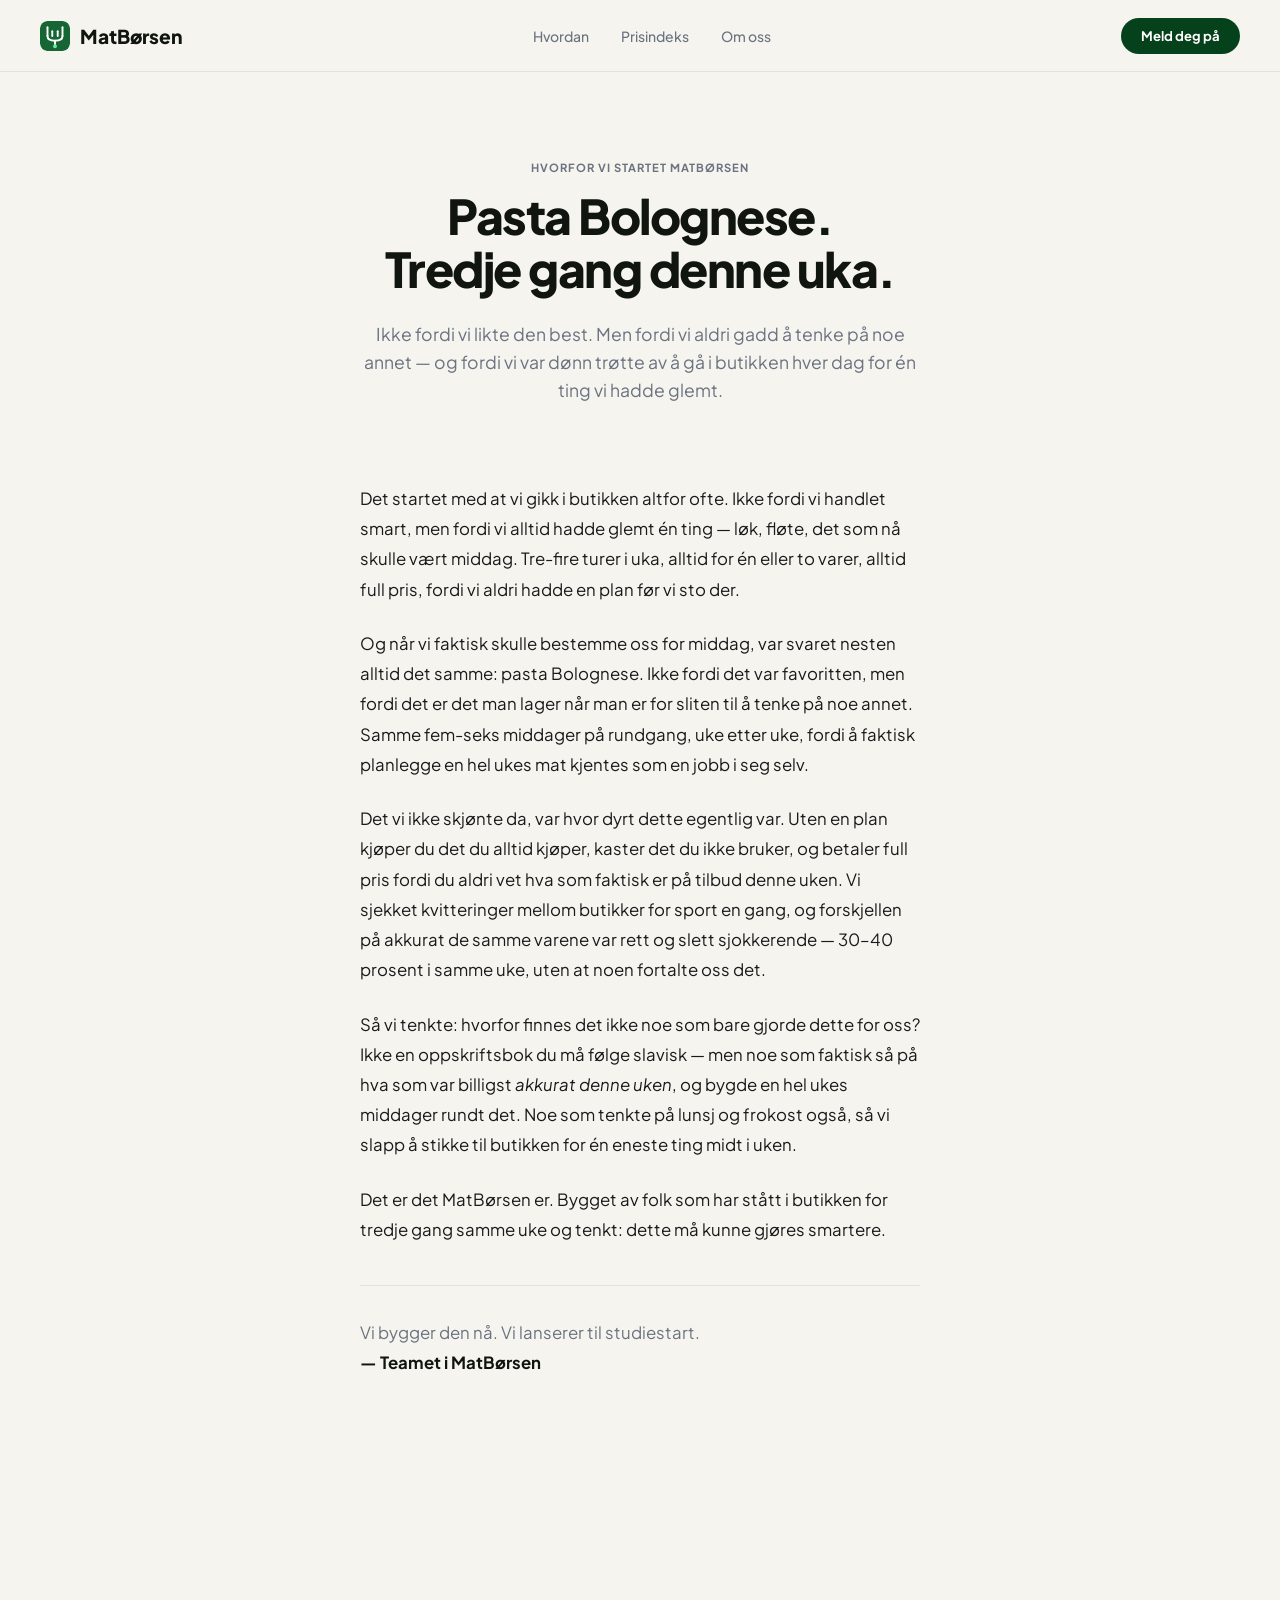
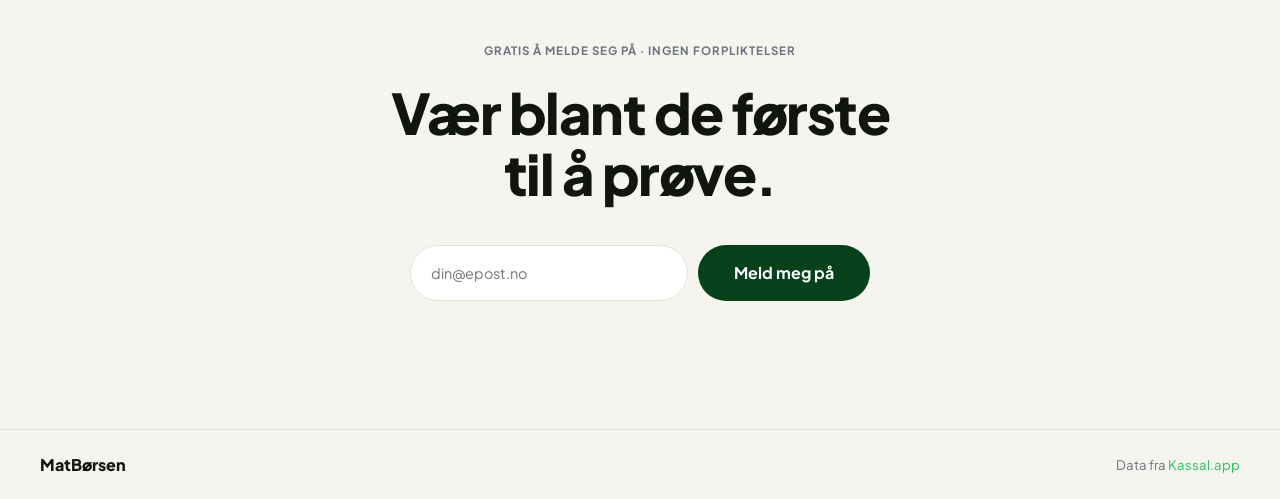
==== om.html @ 4f97fd17 "Skriv om Om oss-historien til riktig opprinnelse Fjernet 'dønn blakke'-vinkelen. Ny historie handler" ====
<!DOCTYPE html>
<html lang="no">
<head>
  <meta charset="UTF-8" />
  <meta name="viewport" content="width=device-width, initial-scale=1.0" />
  <title>Om oss – MatBørsen</title>
  <meta name="description" content="Hvorfor vi startet MatBørsen — historien om for mange butikkturer, for mye pasta Bolognese, og en idé som ikke ville slippe taket." />
  <link rel="preconnect" href="https://fonts.googleapis.com" />
  <link rel="preconnect" href="https://fonts.gstatic.com" crossorigin />
  <link href="https://fonts.googleapis.com/css2?family=Plus+Jakarta+Sans:wght@400;500;600;700;800&display=swap" rel="stylesheet" />
  <link rel="stylesheet" href="style.css" />
</head>
<body>

  <nav>
    <a href="index.html" class="nav-logo">
      <img src="logo.svg" alt="MatBørsen logo" class="nav-logomark" />
      MatBørsen
    </a>
    <div class="nav-links">
      <a href="index.html#hvordan">Hvordan</a>
      <a href="index.html#prisindeks">Prisindeks</a>
      <a href="om.html">Om oss</a>
    </div>
    <a href="index.html#meld-pa" class="nav-cta">Meld deg på</a>
  </nav>

  <!-- OM OSS HERO -->
  <section class="about-hero">
    <div class="about-hero-inner">
      <div class="section-label" style="color:var(--muted)">Hvorfor vi startet MatBørsen</div>
      <h1 class="about-h1 fade-up">Pasta Bolognese.<br/>Tredje gang denne uka.</h1>
      <p class="about-lead fade-up fade-up-delay-1">Ikke fordi vi likte den best. Men fordi vi aldri gadd å tenke på noe annet — og fordi vi var dønn trøtte av å gå i butikken hver dag for én ting vi hadde glemt.</p>
    </div>
  </section>

  <!-- STORY -->
  <section class="about-story">
    <div class="about-story-inner">
      <p class="fade-up">Det startet med at vi gikk i butikken altfor ofte. Ikke fordi vi handlet smart, men fordi vi alltid hadde glemt én ting — løk, fløte, det som nå skulle vært middag. Tre-fire turer i uka, alltid for én eller to varer, alltid full pris, fordi vi aldri hadde en plan før vi sto der.</p>

      <p class="fade-up fade-up-delay-1">Og når vi faktisk skulle bestemme oss for middag, var svaret nesten alltid det samme: pasta Bolognese. Ikke fordi det var favoritten, men fordi det er det man lager når man er for sliten til å tenke på noe annet. Samme fem-seks middager på rundgang, uke etter uke, fordi å faktisk planlegge en hel ukes mat kjentes som en jobb i seg selv.</p>

      <p class="fade-up fade-up-delay-2">Det vi ikke skjønte da, var hvor dyrt dette egentlig var. Uten en plan kjøper du det du alltid kjøper, kaster det du ikke bruker, og betaler full pris fordi du aldri vet hva som faktisk er på tilbud denne uken. Vi sjekket kvitteringer mellom butikker for sport en gang, og forskjellen på akkurat de samme varene var rett og slett sjokkerende — 30–40 prosent i samme uke, uten at noen fortalte oss det.</p>

      <p class="fade-up fade-up-delay-3">Så vi tenkte: hvorfor finnes det ikke noe som bare gjorde dette for oss? Ikke en oppskriftsbok du må følge slavisk — men noe som faktisk så på hva som var billigst <em>akkurat denne uken</em>, og bygde en hel ukes middager rundt det. Noe som tenkte på lunsj og frokost også, så vi slapp å stikke til butikken for én eneste ting midt i uken.</p>

      <p class="fade-up">Det er det MatBørsen er. Bygget av folk som har stått i butikken for tredje gang samme uke og tenkt: dette må kunne gjøres smartere.</p>

      <p class="fade-up about-signoff">Vi bygger den nå. Vi lanserer til studiestart.<br/><strong>— Teamet i MatBørsen</strong></p>
    </div>
  </section>

  <!-- CTA -->
  <section class="cta" id="meld-pa">
    <div class="cta-inner">
      <div class="cta-label fade-up">Gratis å melde seg på · Ingen forpliktelser</div>
      <h2 class="fade-up fade-up-delay-1">Vær blant de første<br/>til å prøve.</h2>
      <form class="waitlist-form waitlist-form-cta fade-up fade-up-delay-2" id="waitlistFormCta" action="https://formspree.io/f/DITT_FORM_ID" method="POST">
        <input type="email" name="email" class="waitlist-input" placeholder="din@epost.no" required />
        <button type="submit" class="btn-primary btn-lg waitlist-btn">Meld meg på</button>
      </form>
    </div>
  </section>

  <footer>
    <a href="index.html" class="footer-logo">MatBørsen</a>
    <span>Data fra <a href="https://kassal.app" target="_blank">Kassal.app</a></span>
  </footer>

  <script src="app.js"></script>

</body>
</html>
---- style.css ----
:root {
  --lime: #aaee44;
  --forest: #05421b;
  --green: #22c55e;
  --cream: #f5f4ef;
  --dark: #111510;
  --text: #1a1a1a;
  --muted: #6b7280;
  --border: #e2e1da;
}

* { box-sizing: border-box; margin: 0; padding: 0; }
html { scroll-behavior: smooth; }

body {
  font-family: "Plus Jakarta Sans", -apple-system, sans-serif;
  background: var(--cream);
  color: var(--text);
  -webkit-font-smoothing: antialiased;
  overflow-x: hidden;
}

h1, h2, h3 {
  font-family: "Plus Jakarta Sans", sans-serif;
}

/* ── NAV ── */
nav {
  position: fixed;
  top: 0; left: 0; right: 0;
  z-index: 100;
  display: flex;
  align-items: center;
  justify-content: space-between;
  padding: 1.1rem 2.5rem;
  background: rgba(245,244,239,0.9);
  backdrop-filter: blur(14px);
  border-bottom: 1px solid var(--border);
}

.nav-logo {
  font-family: "Plus Jakarta Sans", sans-serif;
  font-size: 1.2rem;
  font-weight: 800;
  color: var(--dark);
  text-decoration: none;
  display: flex;
  align-items: center;
  gap: 0.6rem;
}

.nav-logomark { width: 30px; height: 30px; border-radius: 7px; }

.nav-links {
  display: flex;
  gap: 2rem;
}

.nav-links a {
  font-size: 0.875rem;
  font-weight: 500;
  color: var(--muted);
  text-decoration: none;
  transition: color 0.15s;
}

.nav-links a:hover { color: var(--dark); }

.nav-cta {
  background: var(--forest);
  color: white;
  font-size: 0.82rem;
  font-weight: 700;
  padding: 0.6rem 1.25rem;
  border-radius: 999px;
  text-decoration: none;
  transition: opacity 0.15s;
}

.nav-cta:hover { opacity: 0.8; }

/* ── HERO ── */
.hero {
  min-height: 100vh;
  display: grid;
  grid-template-columns: 1fr 1fr;
  align-items: center;
  gap: 3rem;
  padding: 9rem 2.5rem 5rem;
  max-width: 1200px;
  margin: 0 auto;
}

.hero-label {
  display: inline-block;
  font-size: 0.72rem;
  font-weight: 700;
  text-transform: uppercase;
  letter-spacing: 1px;
  color: var(--forest);
  background: rgba(170,238,68,0.35);
  border: 1.5px solid var(--lime);
  padding: 0.3rem 0.8rem;
  border-radius: 999px;
  margin-bottom: 1.75rem;
}

.hero-content h1 {
  font-size: 4.2rem;
  font-weight: 800;
  line-height: 1.05;
  letter-spacing: -2px;
  color: var(--dark);
  margin-bottom: 1.5rem;
}

.hero-sub {
  font-size: 1rem;
  color: var(--muted);
  line-height: 1.7;
  max-width: 420px;
  margin-bottom: 2rem;
}

.btn-primary {
  display: inline-block;
  background: var(--forest);
  color: white;
  font-size: 0.9rem;
  font-weight: 700;
  padding: 0.85rem 1.75rem;
  border-radius: 999px;
  text-decoration: none;
  border: none;
  cursor: pointer;
  font-family: inherit;
  transition: opacity 0.15s, transform 0.1s;
}

.btn-primary:hover { opacity: 0.85; transform: translateY(-1px); }
.btn-lg { padding: 1.1rem 2.25rem; font-size: 1rem; }

/* ── WAITLIST FORM ── */
.waitlist-form {
  display: flex;
  gap: 0.6rem;
  flex-wrap: wrap;
  max-width: 460px;
  margin-bottom: 0.85rem;
}

.waitlist-input {
  flex: 1;
  min-width: 200px;
  border: 1.5px solid var(--border);
  border-radius: 999px;
  padding: 0.85rem 1.25rem;
  font-size: 0.9rem;
  font-family: inherit;
  background: white;
  color: var(--dark);
  transition: border-color 0.15s, box-shadow 0.15s;
}

.waitlist-input:focus {
  outline: none;
  border-color: var(--forest);
  box-shadow: 0 0 0 3px rgba(28,56,41,0.1);
}

.waitlist-btn {
  white-space: nowrap;
  flex-shrink: 0;
}

.waitlist-note {
  font-size: 0.78rem;
  color: var(--muted);
}

.waitlist-form-cta {
  justify-content: center;
  margin: 0 auto;
}

.waitlist-form.submitted .waitlist-input,
.waitlist-form.submitted .waitlist-btn { display: none; }

.waitlist-success {
  display: none;
  font-size: 0.95rem;
  font-weight: 700;
  color: var(--forest);
  background: rgba(170,238,68,0.35);
  border: 1.5px solid var(--lime);
  padding: 0.85rem 1.25rem;
  border-radius: 999px;
}

.waitlist-form.submitted + .waitlist-success,
.waitlist-form.submitted .waitlist-success { display: inline-block; }

/* Hero visual — week card */
.hero-visual {
  position: relative;
  display: flex;
  justify-content: center;
}

.week-card {
  background: #1c1c1a;
  border-radius: 18px;
  padding: 1.75rem 1.5rem 1.5rem;
  width: 340px;
  box-shadow: 0 24px 60px rgba(0,0,0,0.22);
  position: relative;
}

.week-card::before {
  content: "";
  position: absolute;
  inset: 10px;
  border: 1px solid rgba(255,255,255,0.14);
  border-radius: 10px;
  pointer-events: none;
}

.wc-header {
  display: flex;
  flex-direction: column;
  align-items: center;
  text-align: center;
  margin-bottom: 1.25rem;
  position: relative;
}

.wc-title {
  font-family: "Caveat", cursive;
  font-weight: 700;
  font-size: 2.1rem;
  line-height: 1;
  color: #f5f4ef;
  margin-bottom: 0.4rem;
}

.wc-store-row {
  display: flex;
  align-items: center;
  gap: 0.35rem;
  font-size: 0.68rem;
  color: rgba(245,244,239,0.5);
  font-weight: 600;
  text-transform: uppercase;
  letter-spacing: 0.4px;
}

.wc-store-row img { width: 14px; height: 14px; border-radius: 3px; }

.wc-days { display: flex; flex-direction: column; gap: 0.15rem; position: relative; }

.wc-day {
  display: flex;
  align-items: center;
  gap: 0.75rem;
  padding: 0.6rem 0;
  border-bottom: 1px solid rgba(255,255,255,0.08);
}

.wc-day:last-child { border-bottom: none; }

.wc-dayname {
  font-size: 0.68rem;
  font-weight: 700;
  text-transform: uppercase;
  letter-spacing: 0.5px;
  color: rgba(245,244,239,0.4);
  width: 2rem;
  flex-shrink: 0;
}

.wc-meals { display: flex; flex-direction: column; gap: 0.2rem; flex: 1; }

.wc-meal {
  font-size: 0.8rem;
  font-weight: 600;
  padding: 0.15rem 0.5rem;
  border-radius: 4px;
  width: fit-content;
}

.wc-dinner { background: rgba(170,238,68,0.14); color: #cdf08a; }
.wc-lunch { background: rgba(255,255,255,0.06); color: rgba(245,244,239,0.55); font-weight: 500; font-size: 0.72rem; }

.wc-footer {
  display: flex;
  justify-content: space-between;
  align-items: center;
  padding-top: 1rem;
  margin-top: 0.75rem;
  border-top: 1px solid rgba(255,255,255,0.14);
  font-size: 0.8rem;
  color: rgba(245,244,239,0.5);
  position: relative;
}

.wc-footer strong { color: var(--lime); font-size: 0.95rem; font-weight: 800; }

.floating-tag {
  position: absolute;
  bottom: -1rem;
  left: -1.5rem;
  background: var(--lime);
  color: var(--forest);
  font-size: 0.78rem;
  font-weight: 700;
  padding: 0.6rem 1rem;
  border-radius: 999px;
  display: flex;
  align-items: center;
  gap: 0.5rem;
  box-shadow: 0 8px 20px rgba(170,238,68,0.35);
  white-space: nowrap;
}

.ft-dot {
  width: 7px;
  height: 7px;
  border-radius: 50%;
  background: var(--forest);
  flex-shrink: 0;
  animation: pulse 1.8s ease-in-out infinite;
}

@keyframes pulse {
  0%, 100% { opacity: 1; transform: scale(1); }
  50% { opacity: 0.5; transform: scale(0.75); }
}

/* ── OM OSS ── */
.about-hero {
  max-width: 800px;
  margin: 0 auto;
  padding: 10rem 2.5rem 3rem;
  text-align: center;
}

.about-h1 {
  font-size: 3rem;
  font-weight: 800;
  letter-spacing: -1.5px;
  line-height: 1.1;
  color: var(--dark);
  margin: 1rem 0 1.5rem;
}

.about-lead {
  font-size: 1.1rem;
  color: var(--muted);
  line-height: 1.6;
  max-width: 560px;
  margin: 0 auto;
}

.about-story {
  max-width: 640px;
  margin: 0 auto;
  padding: 2rem 2.5rem 7rem;
}

.about-story p {
  font-size: 1.05rem;
  line-height: 1.8;
  color: var(--text);
  margin-bottom: 1.5rem;
}

.about-signoff {
  margin-top: 2.5rem;
  padding-top: 2rem;
  border-top: 1.5px solid var(--border);
  color: var(--muted) !important;
}

.about-signoff strong { color: var(--dark); }

@media (max-width: 600px) {
  .about-hero { padding: 7rem 1.5rem 2.5rem; }
  .about-h1 { font-size: 2.1rem; }
  .about-story { padding: 1.5rem 1.5rem 5rem; }
}

/* ── TICKER ── */
.ticker-wrap {
  background: var(--forest);
  overflow: hidden;
  padding: 0.85rem 0;
  border-top: 1px solid rgba(255,255,255,0.06);
  border-bottom: 1px solid rgba(255,255,255,0.06);
}

.ticker {
  display: flex;
  gap: 2.5rem;
  white-space: nowrap;
  animation: ticker 28s linear infinite;
  width: max-content;
}

.ticker span {
  font-size: 0.82rem;
  font-weight: 600;
  color: rgba(255,255,255,0.65);
  letter-spacing: 0.2px;
}

.ticker-sep { color: var(--lime) !important; opacity: 1 !important; }

@keyframes ticker {
  from { transform: translateX(0); }
  to   { transform: translateX(-50%); }
}

/* ── BUILDING (Dette bygger vi nå) ── */
.building-section {
  background: var(--forest);
  padding: 6rem 2.5rem;
  text-align: center;
}

.building-inner {
  max-width: 560px;
  margin: 0 auto;
}

.building-inner .section-label { color: var(--lime); }

.building-inner h2 {
  font-size: 2.5rem;
  font-weight: 800;
  letter-spacing: -1.2px;
  color: white;
  line-height: 1.1;
  margin-bottom: 1.25rem;
}

.building-inner p {
  font-size: 0.95rem;
  color: rgba(255,255,255,0.55);
  line-height: 1.7;
}

/* ── BONUS PRICE CHART ── */
.bonus-chart-section {
  padding: 5rem 2.5rem 7rem;
  max-width: 640px;
  margin: 0 auto;
  text-align: center;
}

.bonus-chart-inner h3 {
  font-size: 1.6rem;
  font-weight: 800;
  letter-spacing: -0.6px;
  color: var(--dark);
  margin-bottom: 1.75rem;
}

.bonus-chart-inner .market-chart {
  text-align: left;
}

.market-chart {
  border-radius: 16px;
  overflow: hidden;
  box-shadow: 0 24px 60px rgba(0,0,0,0.13);
}

/* ── PRICE CHART ── */
.price-chart {
  background: #0c1a0f;
  border-radius: 14px;
  overflow: hidden;
  border: 1px solid rgba(255,255,255,0.06);
}

.pch-header {
  display: flex;
  align-items: center;
  justify-content: space-between;
  padding: 0.85rem 1.1rem 0.75rem;
  border-bottom: 1px solid rgba(255,255,255,0.06);
}

.pch-title {
  display: flex;
  align-items: center;
  gap: 0.5rem;
  font-size: 0.82rem;
  font-weight: 700;
  color: rgba(255,255,255,0.85);
}

.live-dot {
  width: 7px;
  height: 7px;
  border-radius: 50%;
  background: #4ade80;
  flex-shrink: 0;
  animation: livePulse 1.6s ease-in-out infinite;
}

@keyframes livePulse {
  0%, 100% { opacity: 1; box-shadow: 0 0 0 0 rgba(74,222,128,0.5); }
  50%       { opacity: 0.7; box-shadow: 0 0 0 5px rgba(74,222,128,0); }
}

.pch-meta {
  font-size: 0.68rem;
  color: rgba(255,255,255,0.28);
  font-weight: 500;
}

.pch-rows { overflow: visible; }
.pch-rows::-webkit-scrollbar { width: 4px; }
.pch-rows::-webkit-scrollbar-thumb { background: rgba(255,255,255,0.1); border-radius: 2px; }

.pch-row {
  display: flex;
  align-items: center;
  gap: 0.6rem;
  padding: 0.5rem 1.1rem;
  border-bottom: 1px solid rgba(255,255,255,0.035);
  transition: background 0.1s;
}

.pch-row:hover { background: rgba(255,255,255,0.03); }
.pch-row:last-child { border-bottom: none; }

.pch-info { flex: 1; min-width: 0; display: flex; flex-direction: column; gap: 0.1rem; }

.pch-name {
  font-size: 0.8rem;
  font-weight: 600;
  color: rgba(255,255,255,0.82);
  white-space: nowrap;
  overflow: hidden;
  text-overflow: ellipsis;
}

.pch-cat {
  font-size: 0.6rem;
  font-weight: 700;
  text-transform: uppercase;
  letter-spacing: 0.5px;
  color: rgba(255,255,255,0.22);
}

.pch-spark { flex-shrink: 0; }

.pch-nums {
  flex-shrink: 0;
  display: flex;
  flex-direction: column;
  align-items: flex-end;
  gap: 0.2rem;
}

.pch-price {
  font-size: 0.88rem;
  font-weight: 700;
  color: rgba(255,255,255,0.9);
  letter-spacing: -0.3px;
  font-variant-numeric: tabular-nums;
}

.pch-badge {
  font-size: 0.62rem;
  font-weight: 800;
  padding: 0.1rem 0.38rem;
  border-radius: 4px;
}

.badge-good { background: rgba(74,222,128,0.15); color: #4ade80; }
.badge-bad  { background: rgba(248,113,113,0.15); color: #f87171; }

@media (max-width: 900px) {
  .building-inner h2 { font-size: 1.9rem; }
  .building-section { padding: 5rem 1.5rem; }
}

/* ── BENEFITS ── */
.benefits {
  padding: 4rem 2.5rem 7rem;
  max-width: 1100px;
  margin: 0 auto;
}

.benefits-heading {
  font-size: 2.25rem;
  font-weight: 800;
  letter-spacing: -1px;
  color: var(--dark);
  margin-bottom: 3rem;
}

.benefits-inner {
  display: grid;
  grid-template-columns: repeat(3, 1fr);
  gap: 3rem;
}

.benefit { border-top: 2px solid var(--border); padding-top: 2rem; }

.benefit-num {
  font-family: "Plus Jakarta Sans", sans-serif;
  font-size: 0.72rem;
  font-weight: 800;
  color: var(--muted);
  letter-spacing: 0.5px;
  margin-bottom: 1rem;
}

.benefit h3 {
  font-size: 1.3rem;
  font-weight: 800;
  color: var(--dark);
  letter-spacing: -0.4px;
  margin-bottom: 0.75rem;
  line-height: 1.2;
}

.benefit p {
  font-size: 0.9rem;
  color: var(--muted);
  line-height: 1.7;
}

/* ── HOW (lys bakgrunn) ── */
.how {
  background: var(--cream);
  padding: 7rem 2.5rem;
}

.how-inner {
  max-width: 1100px;
  margin: 0 auto;
  display: grid;
  grid-template-columns: 1fr 1.5fr;
  gap: 5rem;
  align-items: start;
}

.section-label {
  font-size: 0.7rem;
  font-weight: 700;
  text-transform: uppercase;
  letter-spacing: 1px;
  color: var(--lime);
  margin-bottom: 1rem;
}

.how .section-label { color: var(--muted); }

.how-text h2 {
  font-size: 2.75rem;
  font-weight: 800;
  letter-spacing: -1.2px;
  color: var(--dark);
  line-height: 1.1;
  margin-bottom: 1.25rem;
}

.how-text p {
  font-size: 0.9rem;
  color: var(--muted);
  line-height: 1.7;
}

.how-steps { display: flex; flex-direction: column; gap: 0; }

.how-step {
  display: flex;
  gap: 1.5rem;
  align-items: flex-start;
  padding: 1.75rem 0;
  border-bottom: 1px solid var(--border);
}

.how-step:last-child { border-bottom: none; }

.how-step-num {
  width: 2rem;
  height: 2rem;
  border-radius: 50%;
  background: var(--lime);
  color: var(--forest);
  font-size: 0.8rem;
  font-weight: 800;
  font-family: "Plus Jakarta Sans", sans-serif;
  display: flex;
  align-items: center;
  justify-content: center;
  flex-shrink: 0;
}

.how-step h3 {
  font-size: 1rem;
  font-weight: 700;
  color: var(--dark);
  margin-bottom: 0.35rem;
}

.how-step p {
  font-size: 0.875rem;
  color: var(--muted);
  line-height: 1.65;
}

/* ── CTA ── */
.cta {
  padding: 8rem 2.5rem;
  text-align: center;
  background: var(--cream);
}

.cta-label {
  font-size: 0.72rem;
  font-weight: 700;
  text-transform: uppercase;
  letter-spacing: 1px;
  color: var(--muted);
  margin-bottom: 1.5rem;
}

.cta h2 {
  font-size: 3.5rem;
  font-weight: 800;
  letter-spacing: -1.5px;
  color: var(--dark);
  line-height: 1.1;
  margin-bottom: 2.5rem;
}

/* ── FOOTER ── */
footer {
  display: flex;
  justify-content: space-between;
  align-items: center;
  padding: 1.5rem 2.5rem;
  border-top: 1px solid var(--border);
  font-size: 0.82rem;
  color: var(--muted);
}

.footer-logo {
  font-family: "Plus Jakarta Sans", sans-serif;
  font-weight: 800;
  color: var(--dark);
  font-size: 1rem;
  text-decoration: none;
}

footer a { color: var(--green); text-decoration: none; }

/* ── ANIMASJONER ── */
.fade-up {
  opacity: 0;
  transform: translateY(24px);
  transition: opacity 0.6s ease, transform 0.6s ease;
}

.fade-up.visible { opacity: 1; transform: translateY(0); }
.fade-up-delay-1 { transition-delay: 0.1s; }
.fade-up-delay-2 { transition-delay: 0.2s; }
.fade-up-delay-3 { transition-delay: 0.3s; }

.hero-content h1 { animation: fadeUp 0.7s ease both; }
.hero-label { animation: fadeUp 0.6s ease both; }
.hero-sub { animation: fadeUp 0.7s 0.1s ease both; }
.waitlist-form { animation: fadeUp 0.7s 0.2s ease both; }
.waitlist-note { animation: fadeUp 0.7s 0.25s ease both; }
.week-card { animation: fadeUp 0.8s 0.15s ease both; }
.floating-tag { animation: fadeUp 0.8s 0.35s ease both; }

@keyframes fadeUp {
  from { opacity: 0; transform: translateY(20px); }
  to   { opacity: 1; transform: translateY(0); }
}

/* ── RESPONSIVE ── */
@media (max-width: 900px) {
  .hero {
    grid-template-columns: 1fr;
    min-height: auto;
    padding: 7rem 1.5rem 4rem;
    gap: 3rem;
  }
  .hero-content h1 { font-size: 2.8rem; }
  .week-card { width: 100%; max-width: 340px; margin: 0 auto; }
  .floating-tag { left: 0; }
  .benefits-inner { grid-template-columns: 1fr; gap: 2rem; }
  .how-inner { grid-template-columns: 1fr; gap: 3rem; }
  .cta h2 { font-size: 2.2rem; }
  nav { padding: 1rem 1.25rem; }
  .nav-links { display: none; }
  footer { padding: 1.25rem 1.5rem; }
  .waitlist-form { flex-direction: column; }
  .waitlist-form-cta { max-width: 100%; }
}
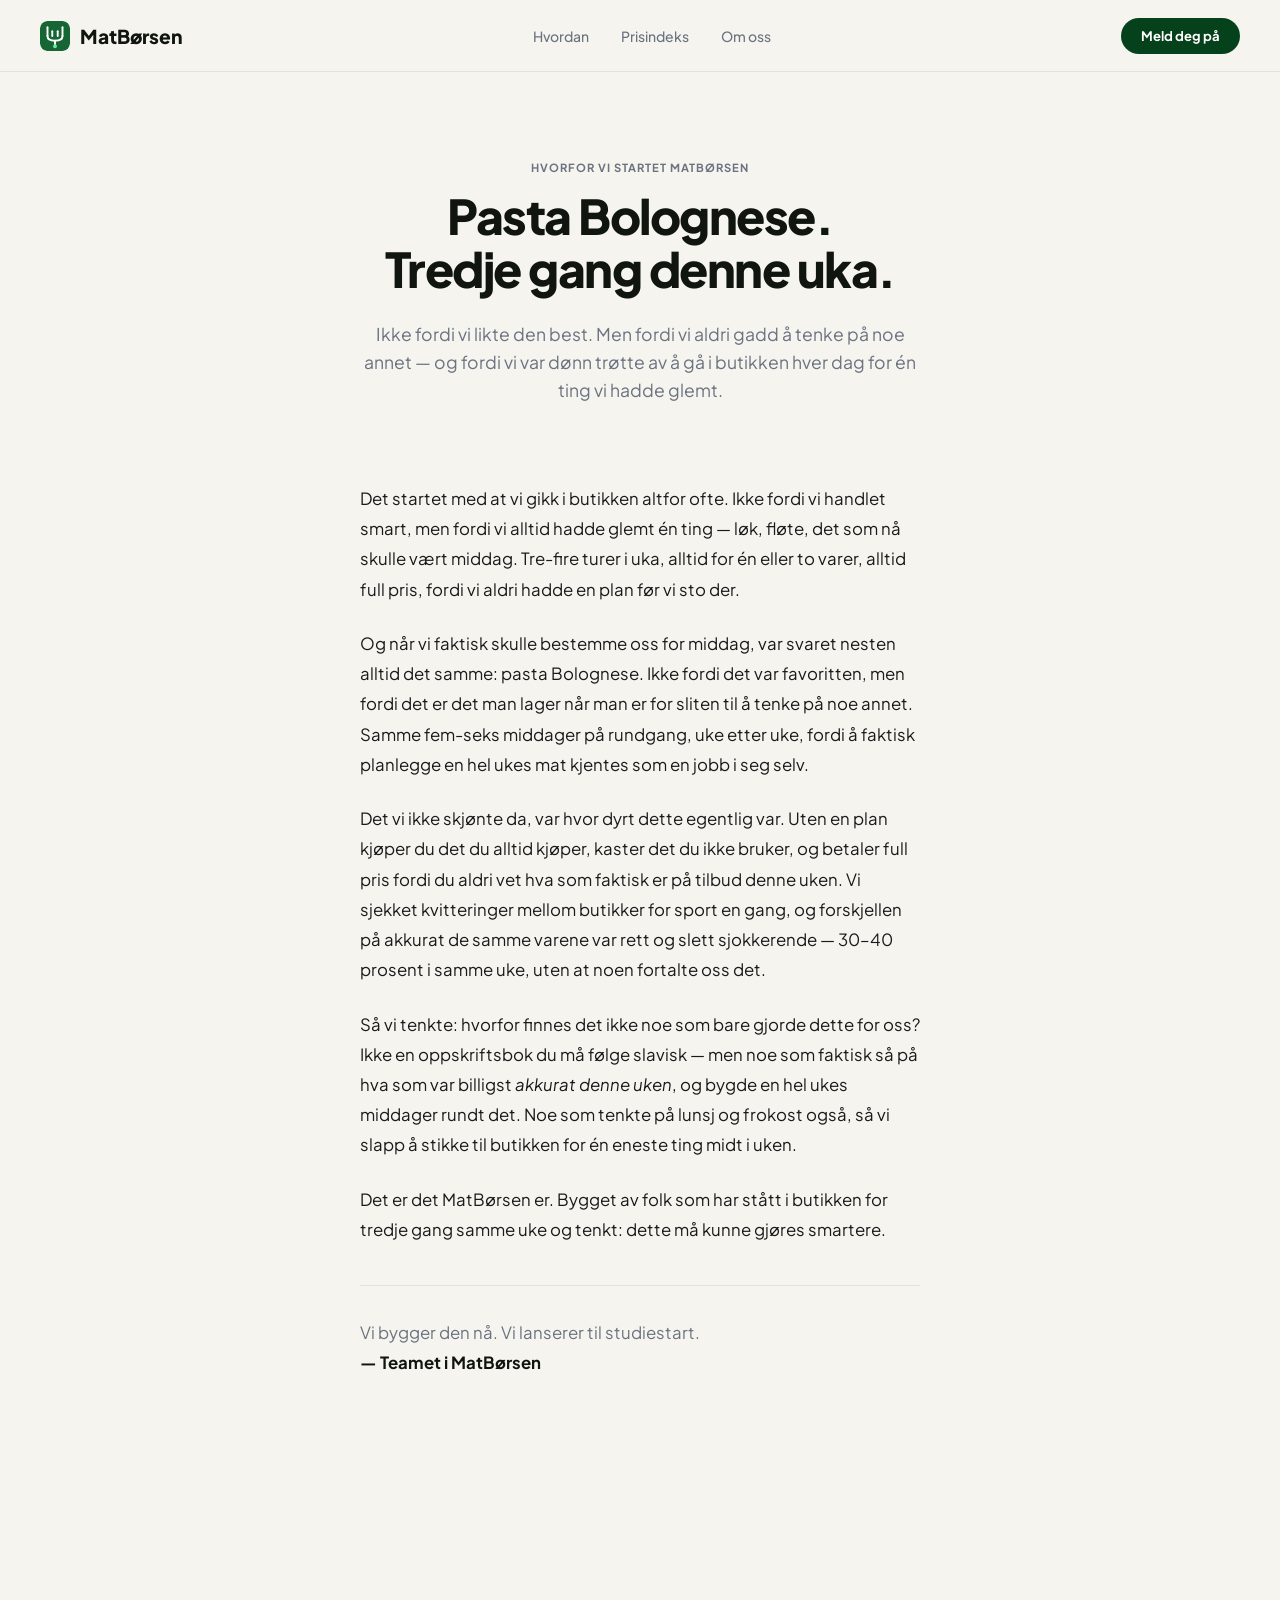
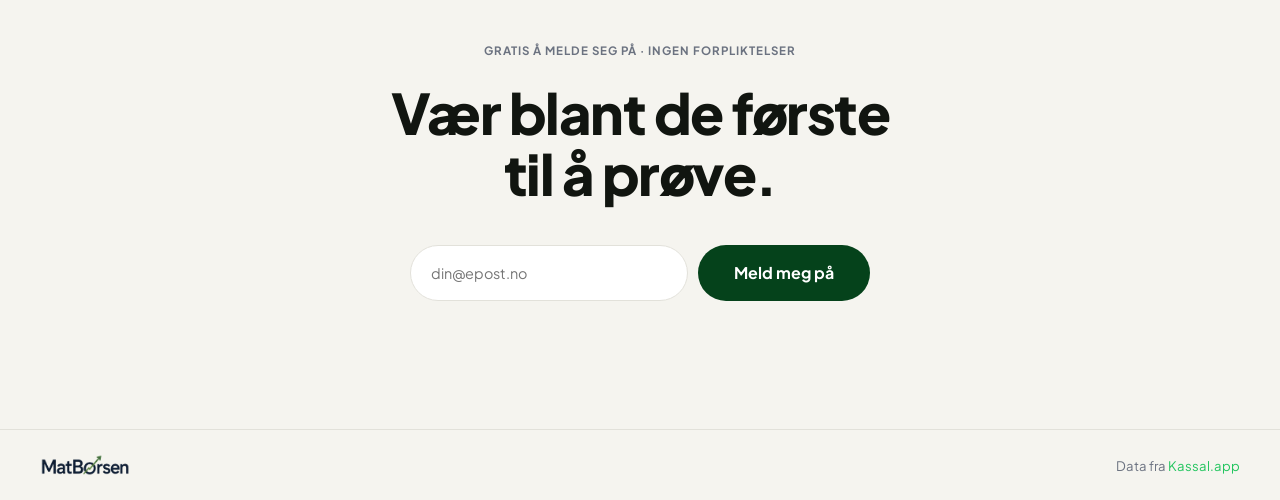
==== commit b50a920c: "Bruk faktisk logo-bilde i footer i stedet for ren tekst Beskåret ut riktig logovariant (MatBørsen me" ====
--- a/om.html
+++ b/om.html
@@ -64,7 +64,7 @@
   </section>
 
   <footer>
-    <a href="index.html" class="footer-logo">MatBørsen</a>
+    <a href="index.html" class="footer-logo"><img src="logo-wordmark.png" alt="MatBørsen" class="footer-logo-img" /></a>
     <span>Data fra <a href="https://kassal.app" target="_blank">Kassal.app</a></span>
   </footer>
 
--- a/style.css
+++ b/style.css
@@ -753,11 +753,15 @@
 }
 
 .footer-logo {
-  font-family: "Plus Jakarta Sans", sans-serif;
-  font-weight: 800;
-  color: var(--dark);
-  font-size: 1rem;
+  display: inline-flex;
+  align-items: center;
   text-decoration: none;
+}
+
+.footer-logo-img {
+  height: 22px;
+  width: auto;
+  display: block;
 }
 
 footer a { color: var(--green); text-decoration: none; }
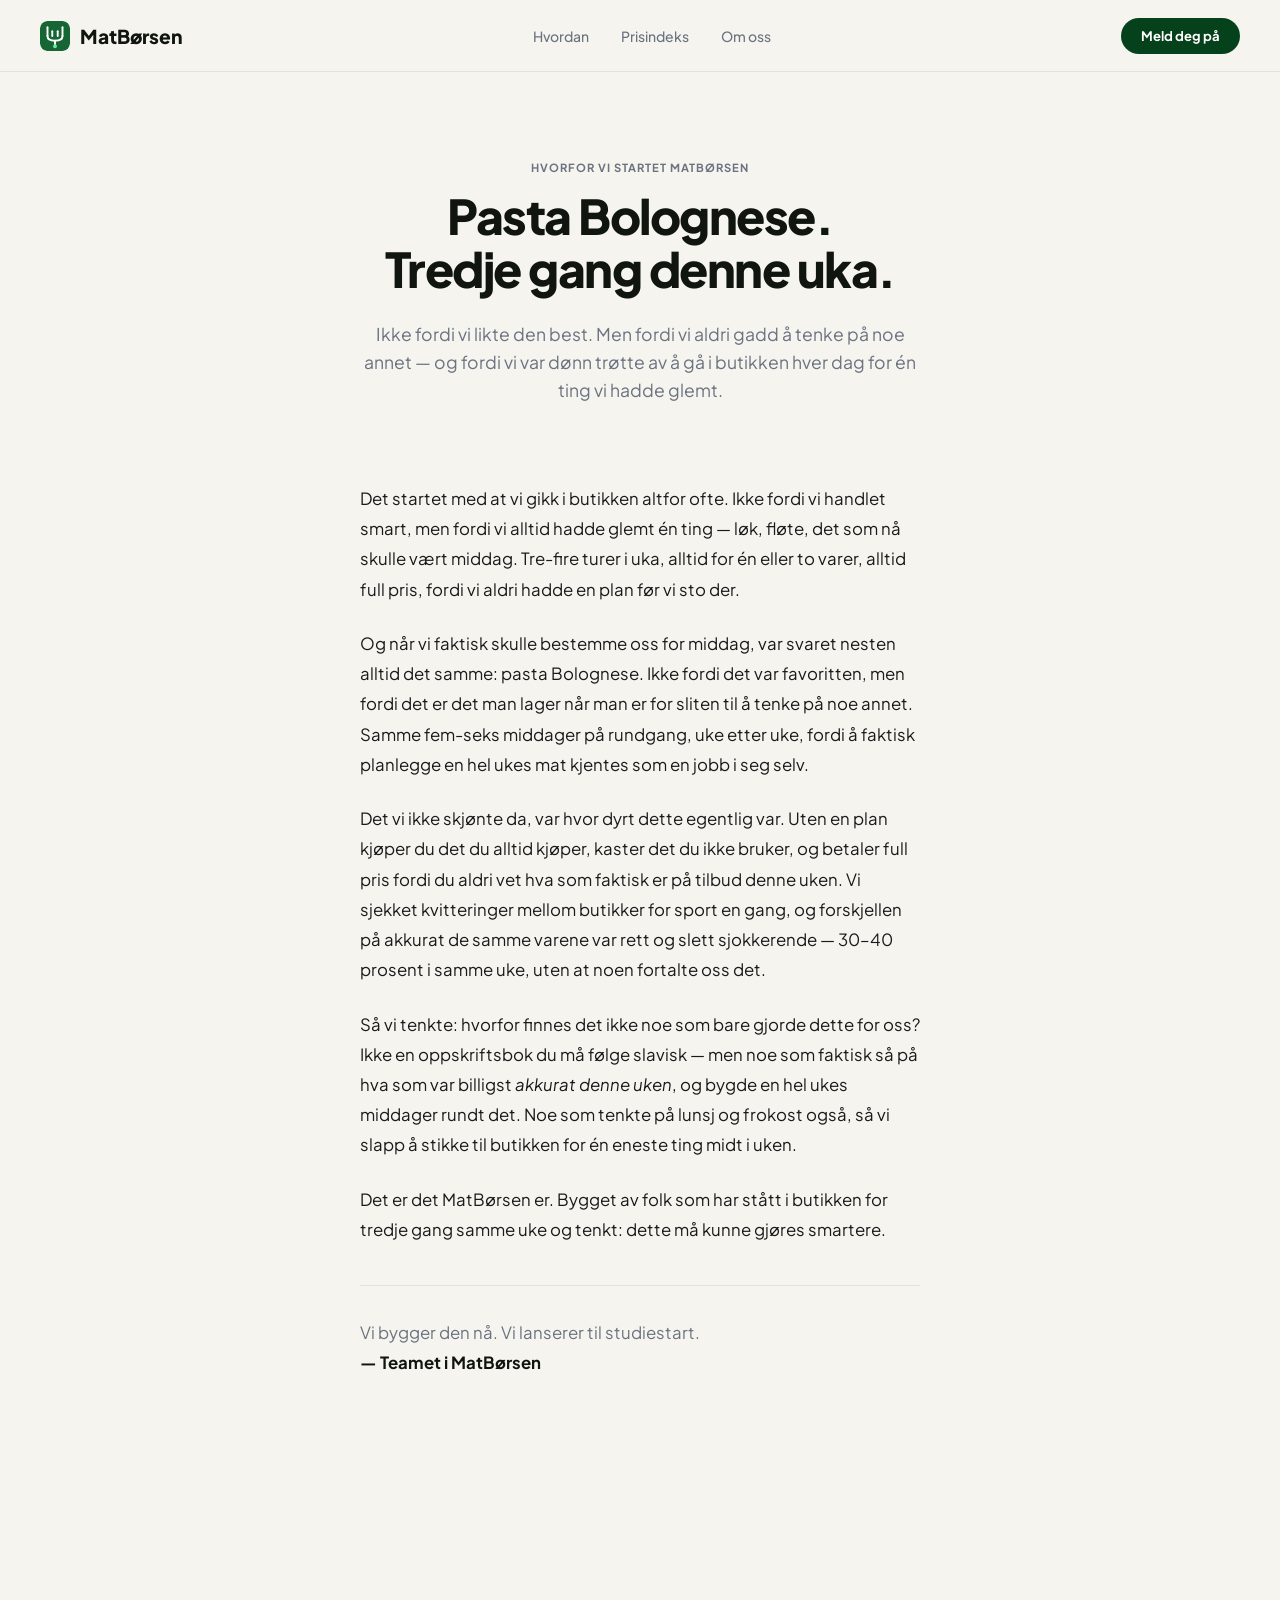
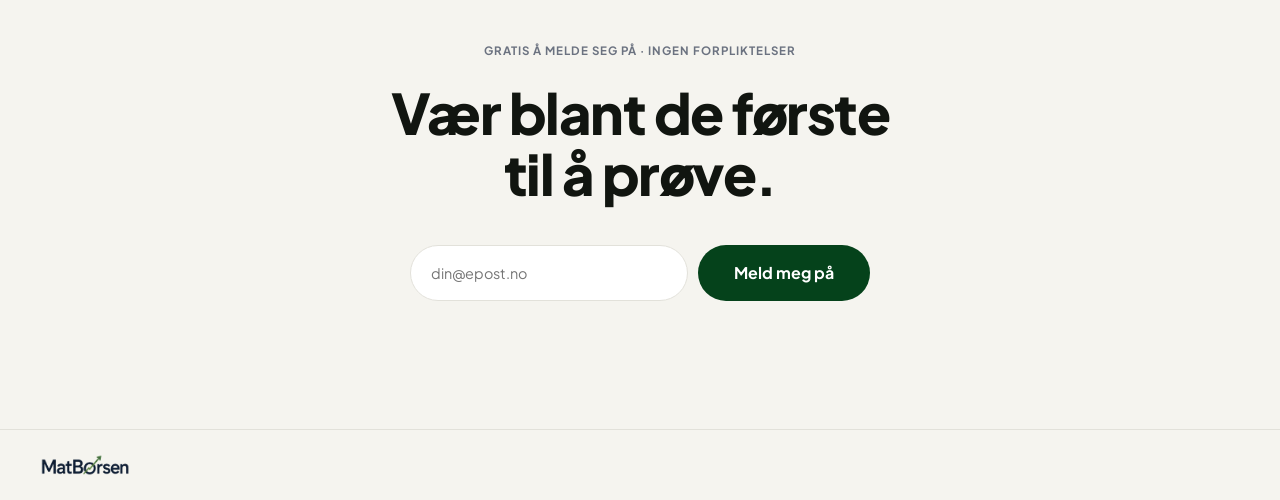
==== commit 557f83eb: "Fjern 'Data fra Kassal.app' fra footer Usikker på om Kassal.app faktisk blir datakilden, så fjerner " ====
--- a/om.html
+++ b/om.html
@@ -65,7 +65,6 @@
 
   <footer>
     <a href="index.html" class="footer-logo"><img src="logo-wordmark.png" alt="MatBørsen" class="footer-logo-img" /></a>
-    <span>Data fra <a href="https://kassal.app" target="_blank">Kassal.app</a></span>
   </footer>
 
   <script src="app.js"></script>
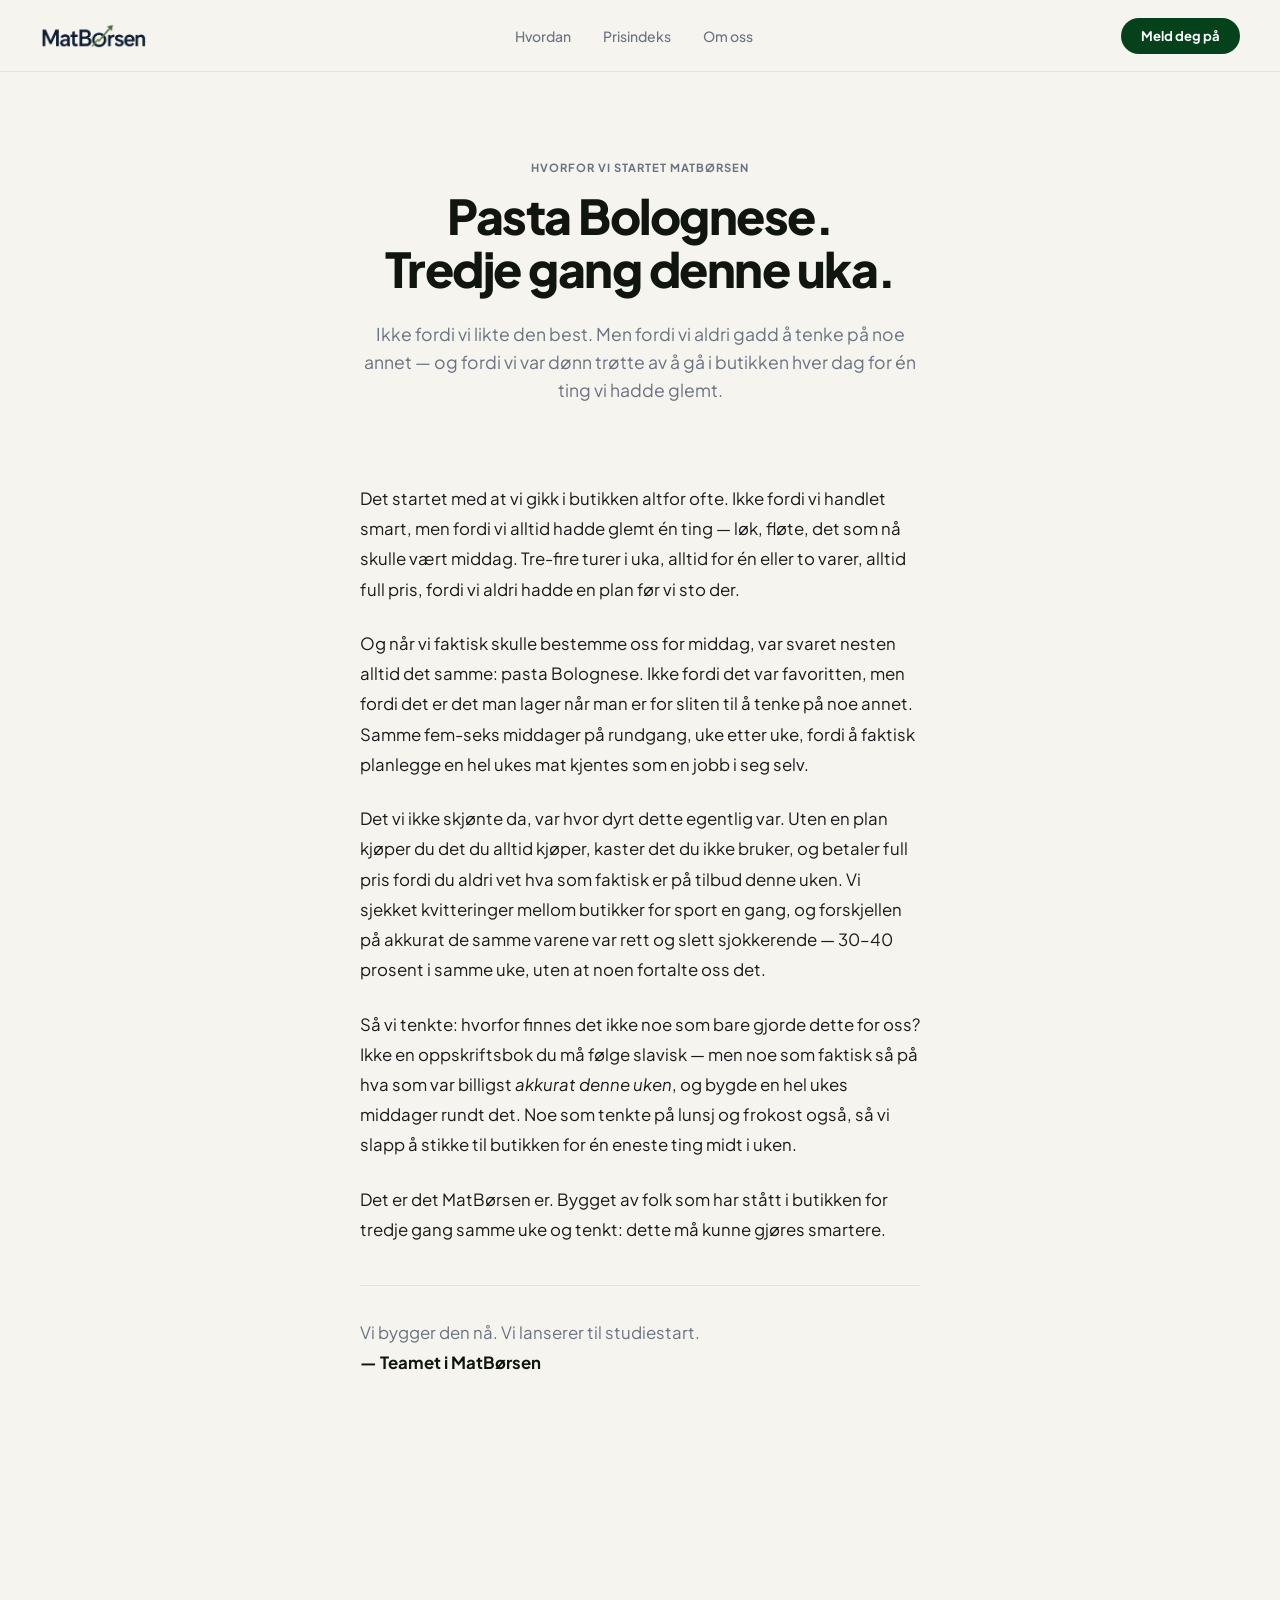
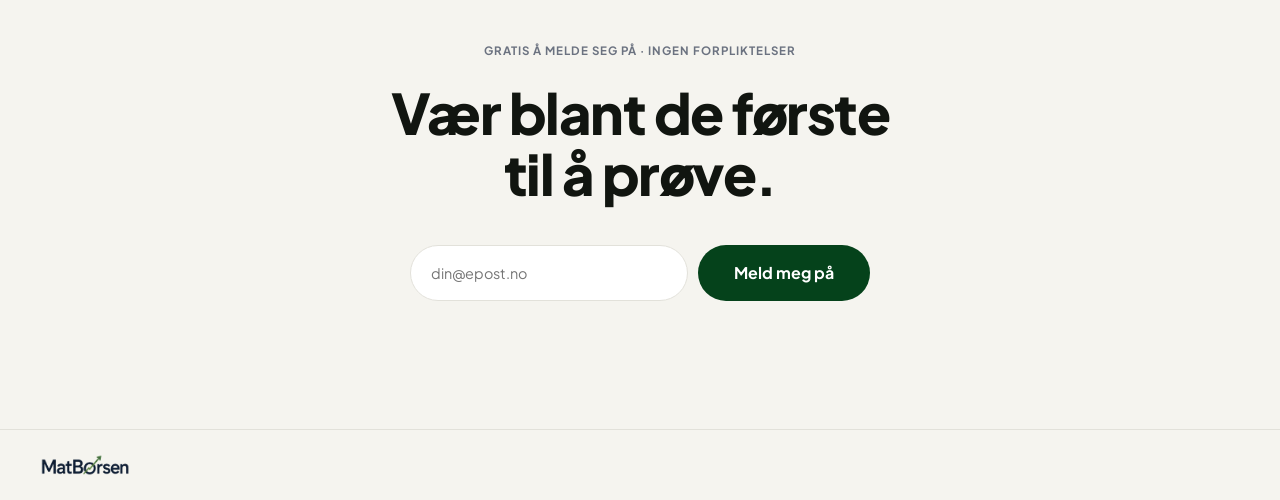
==== commit 437c1146: "Bruk logo-bildet i navet også, ikke bare footer Erstattet ikon+tekst-logoen i toppmenyen med samme o" ====
--- a/om.html
+++ b/om.html
@@ -14,8 +14,7 @@
 
   <nav>
     <a href="index.html" class="nav-logo">
-      <img src="logo.svg" alt="MatBørsen logo" class="nav-logomark" />
-      MatBørsen
+      <img src="logo-wordmark.png" alt="MatBørsen" class="nav-logo-img" />
     </a>
     <div class="nav-links">
       <a href="index.html#hvordan">Hvordan</a>
--- a/style.css
+++ b/style.css
@@ -39,17 +39,12 @@
 }
 
 .nav-logo {
-  font-family: "Plus Jakarta Sans", sans-serif;
-  font-size: 1.2rem;
-  font-weight: 800;
-  color: var(--dark);
   text-decoration: none;
   display: flex;
   align-items: center;
-  gap: 0.6rem;
-}
-
-.nav-logomark { width: 30px; height: 30px; border-radius: 7px; }
+}
+
+.nav-logo-img { height: 26px; width: auto; display: block; }
 
 .nav-links {
   display: flex;
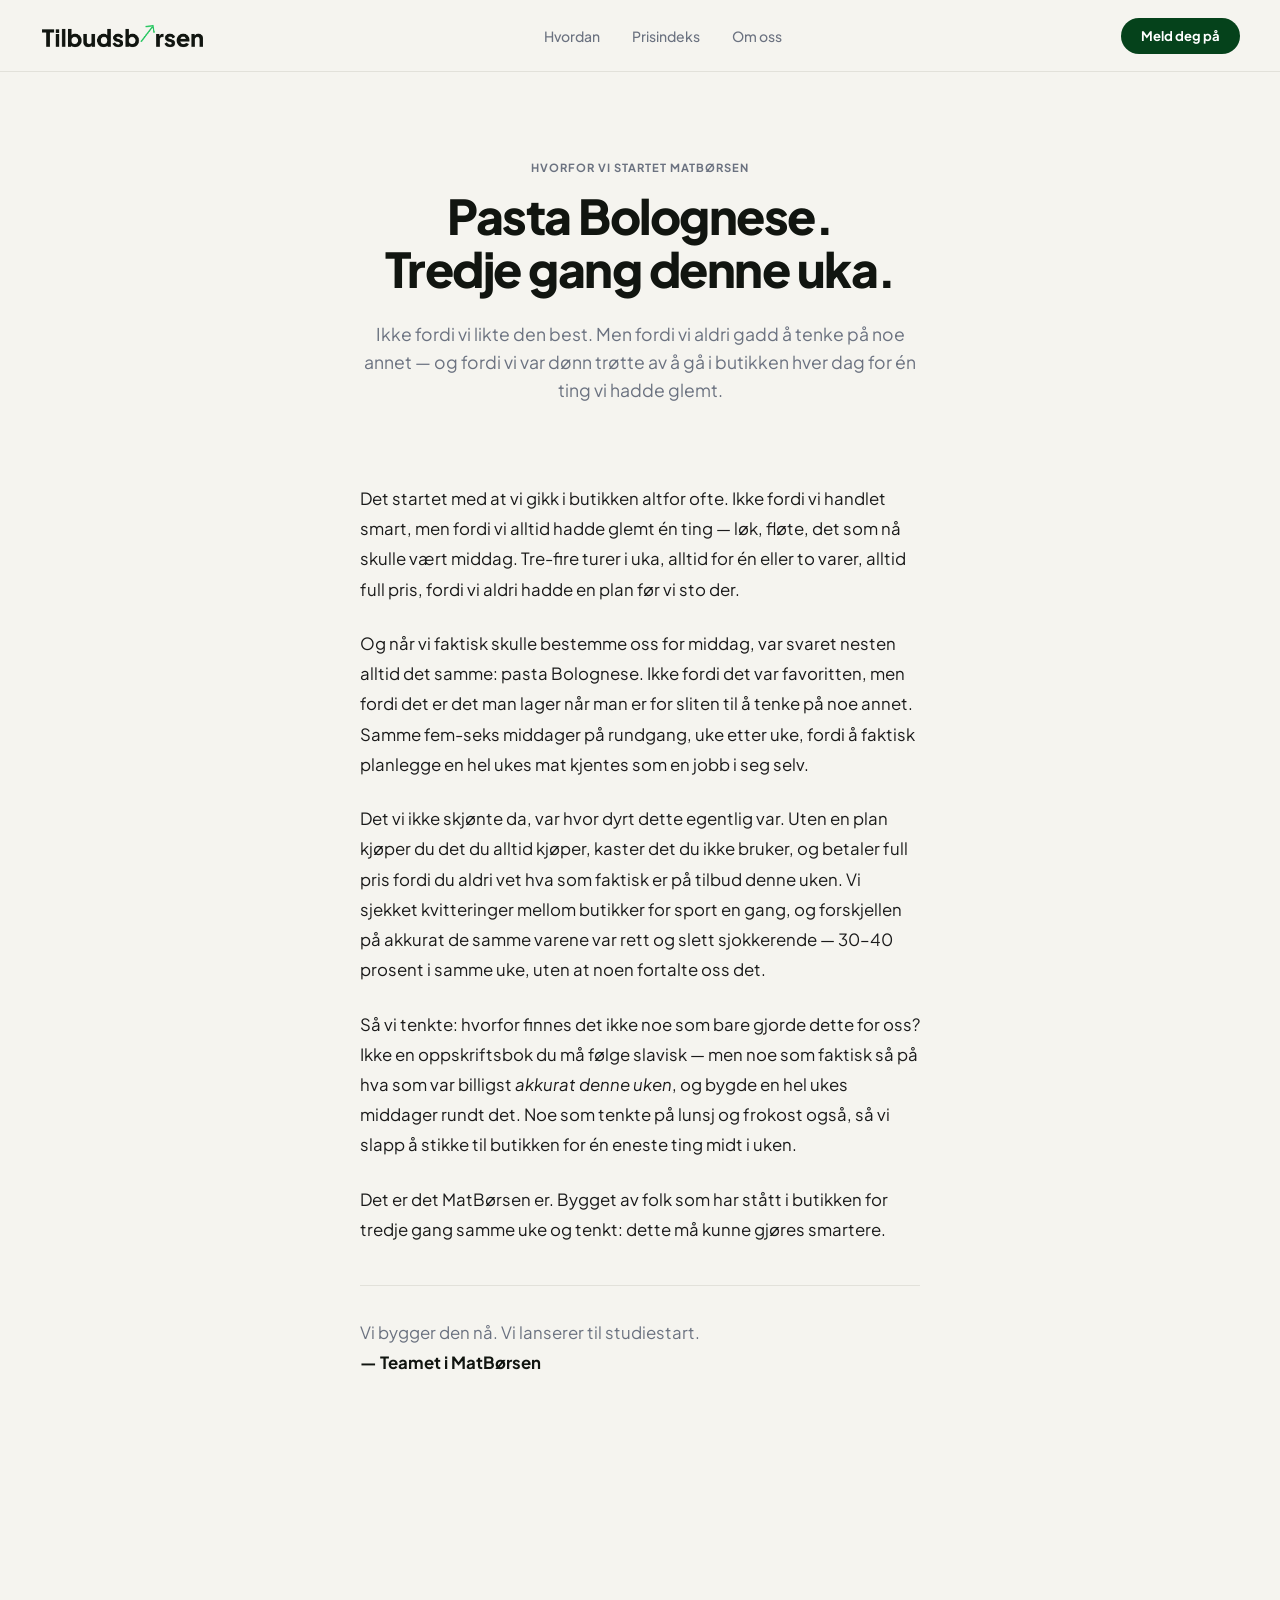
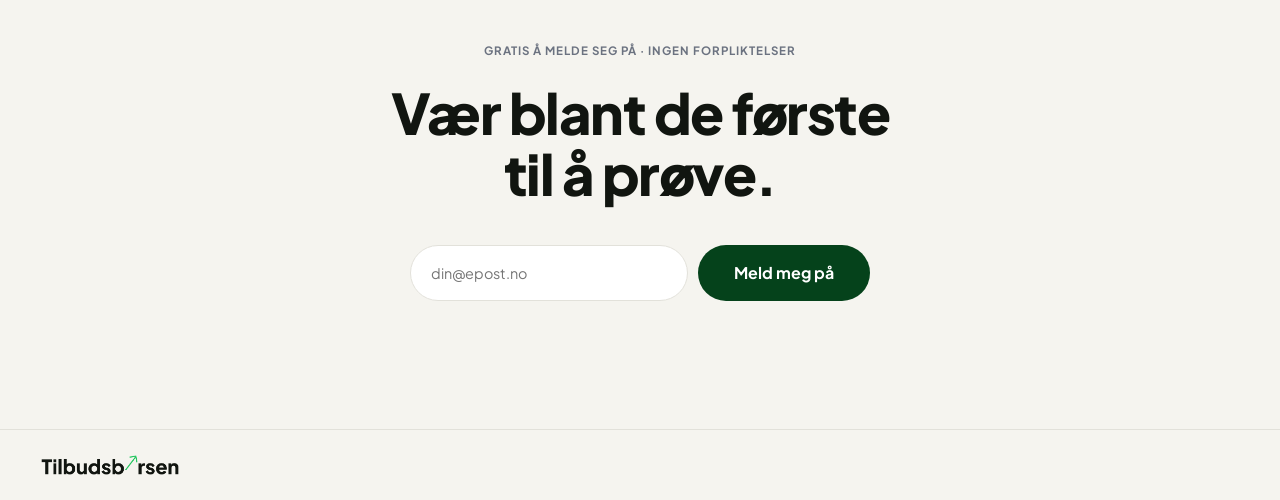
==== commit 4ca6c47d: "Bytt skriftlogo til Tilbudsbørsen MatBørsen-navnet var opptatt av et etablert selskap eid av NorgesG" ====
--- a/om.html
+++ b/om.html
@@ -14,7 +14,7 @@
 
   <nav>
     <a href="index.html" class="nav-logo">
-      <img src="logo-wordmark.png" alt="MatBørsen" class="nav-logo-img" />
+      <img src="logo-wordmark.png" alt="Tilbudsbørsen" class="nav-logo-img" />
     </a>
     <div class="nav-links">
       <a href="index.html#hvordan">Hvordan</a>
@@ -55,15 +55,18 @@
     <div class="cta-inner">
       <div class="cta-label fade-up">Gratis å melde seg på · Ingen forpliktelser</div>
       <h2 class="fade-up fade-up-delay-1">Vær blant de første<br/>til å prøve.</h2>
-      <form class="waitlist-form waitlist-form-cta fade-up fade-up-delay-2" id="waitlistFormCta" action="https://formspree.io/f/DITT_FORM_ID" method="POST">
-        <input type="email" name="email" class="waitlist-input" placeholder="din@epost.no" required />
+      <form class="waitlist-form waitlist-form-cta fade-up fade-up-delay-2" id="waitlistFormCta" action="https://9f4e0dd3.sibforms.com/serve/[base64]" method="POST">
+        <input type="email" name="EMAIL" class="waitlist-input" placeholder="din@epost.no" required />
+        <input type="text" name="email_address_check" value="" class="input--hidden" style="display:none" />
+        <input type="hidden" name="locale" value="en" />
+        <input type="hidden" name="html_type" value="simple" />
         <button type="submit" class="btn-primary btn-lg waitlist-btn">Meld meg på</button>
       </form>
     </div>
   </section>
 
   <footer>
-    <a href="index.html" class="footer-logo"><img src="logo-wordmark.png" alt="MatBørsen" class="footer-logo-img" /></a>
+    <a href="index.html" class="footer-logo"><img src="logo-wordmark.png" alt="Tilbudsbørsen" class="footer-logo-img" /></a>
   </footer>
 
   <script src="app.js"></script>
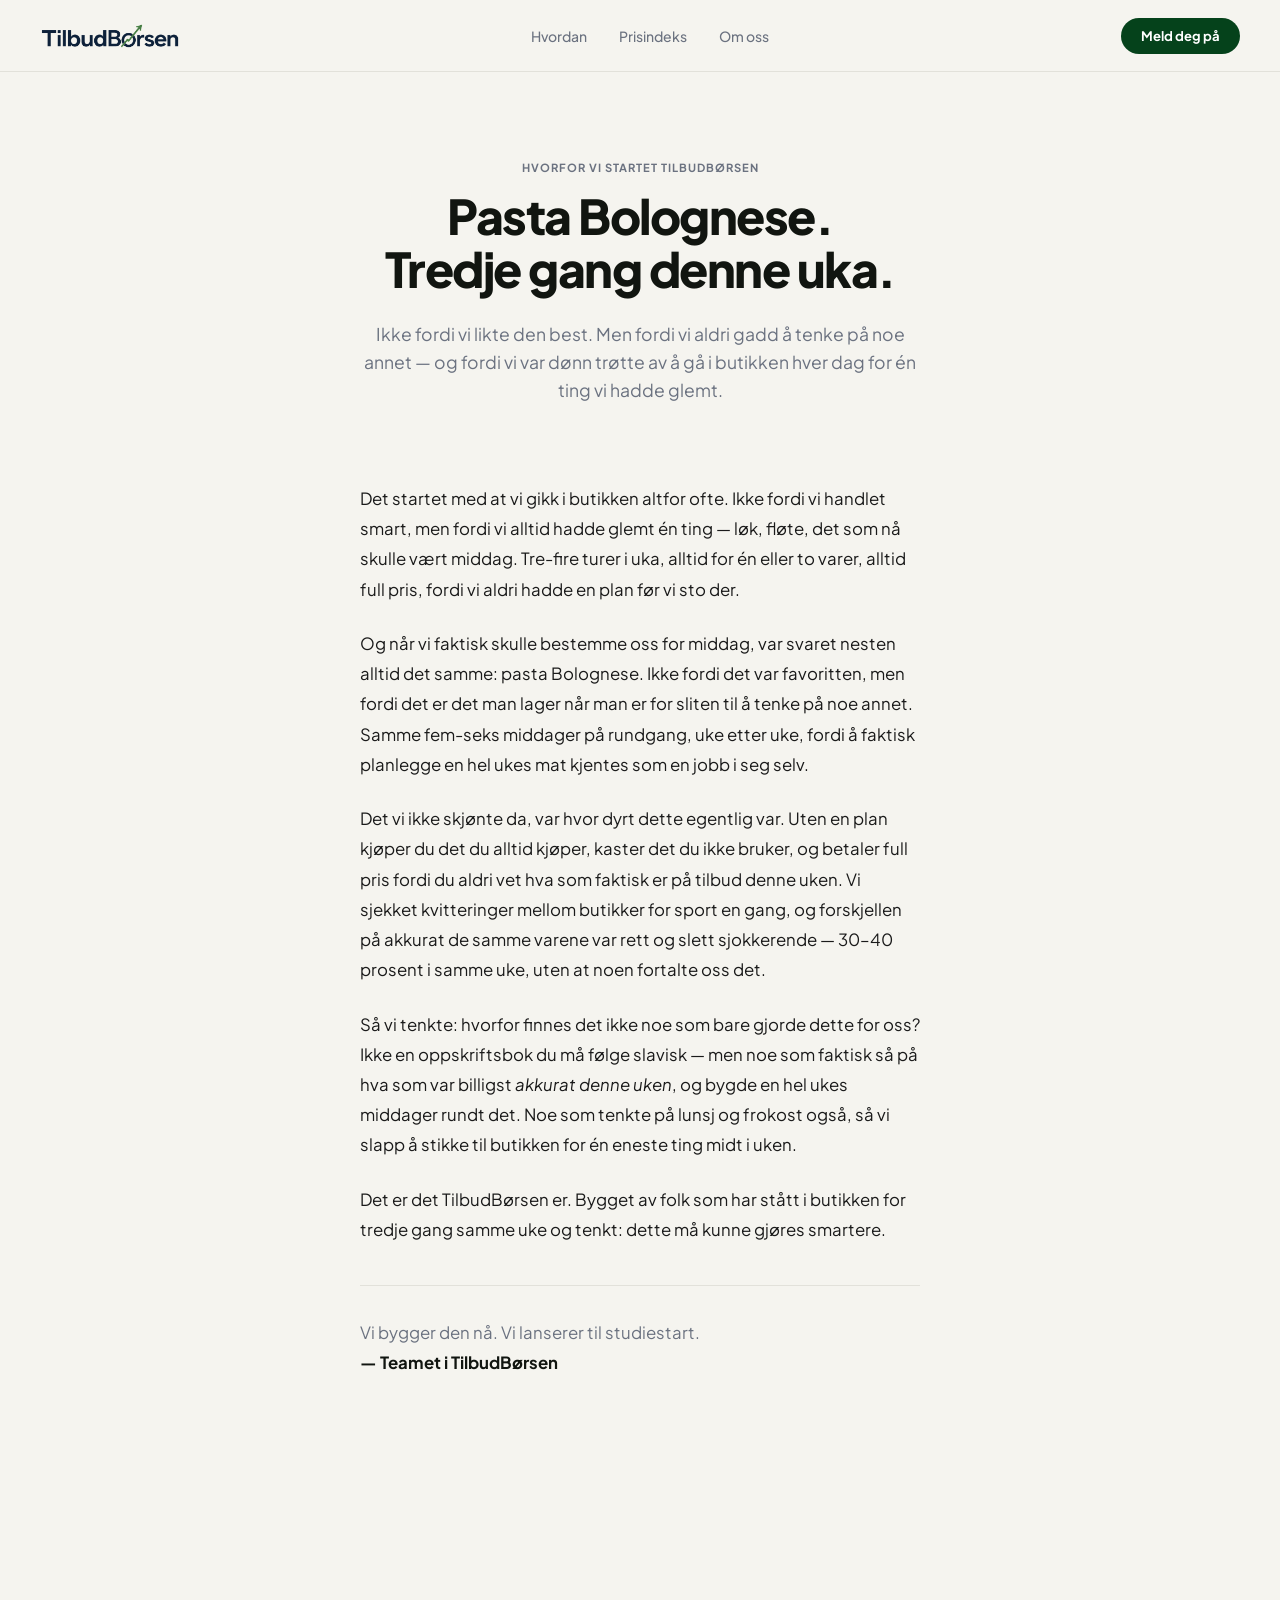
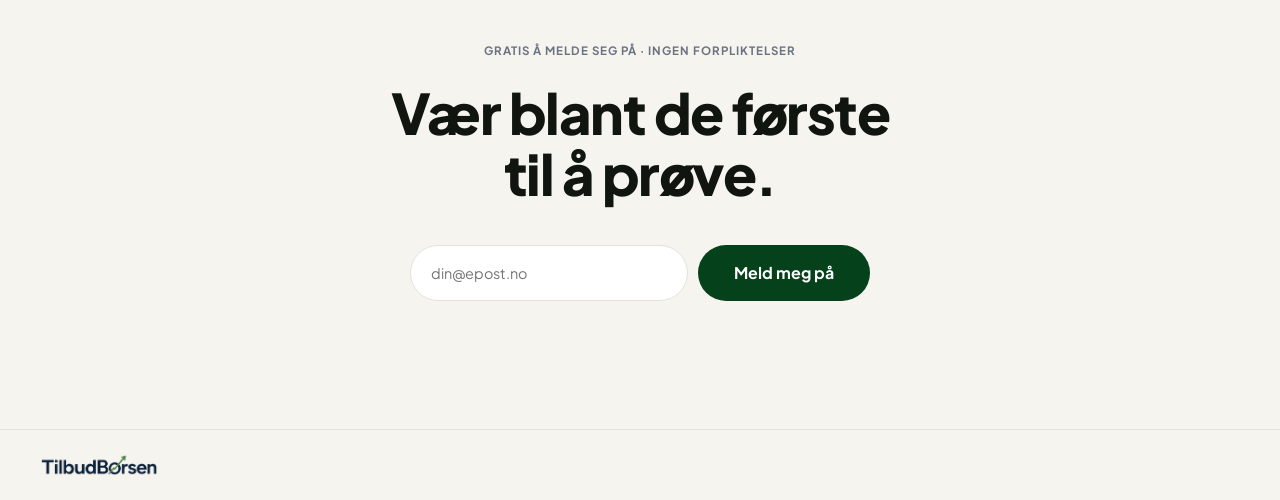
==== commit ca5ffe88: "Bytt til brukerens TilbudBørsen-logo, rett navn overalt Erstatt den genererte skriftlogoen med bruke" ====
--- a/om.html
+++ b/om.html
@@ -3,8 +3,8 @@
 <head>
   <meta charset="UTF-8" />
   <meta name="viewport" content="width=device-width, initial-scale=1.0" />
-  <title>Om oss – MatBørsen</title>
-  <meta name="description" content="Hvorfor vi startet MatBørsen — historien om for mange butikkturer, for mye pasta Bolognese, og en idé som ikke ville slippe taket." />
+  <title>Om oss – TilbudBørsen</title>
+  <meta name="description" content="Hvorfor vi startet TilbudBørsen — historien om for mange butikkturer, for mye pasta Bolognese, og en idé som ikke ville slippe taket." />
   <link rel="preconnect" href="https://fonts.googleapis.com" />
   <link rel="preconnect" href="https://fonts.gstatic.com" crossorigin />
   <link href="https://fonts.googleapis.com/css2?family=Plus+Jakarta+Sans:wght@400;500;600;700;800&display=swap" rel="stylesheet" />
@@ -14,7 +14,7 @@
 
   <nav>
     <a href="index.html" class="nav-logo">
-      <img src="logo-wordmark.png" alt="Tilbudsbørsen" class="nav-logo-img" />
+      <img src="logo-wordmark.png" alt="TilbudBørsen" class="nav-logo-img" />
     </a>
     <div class="nav-links">
       <a href="index.html#hvordan">Hvordan</a>
@@ -27,7 +27,7 @@
   <!-- OM OSS HERO -->
   <section class="about-hero">
     <div class="about-hero-inner">
-      <div class="section-label" style="color:var(--muted)">Hvorfor vi startet MatBørsen</div>
+      <div class="section-label" style="color:var(--muted)">Hvorfor vi startet TilbudBørsen</div>
       <h1 class="about-h1 fade-up">Pasta Bolognese.<br/>Tredje gang denne uka.</h1>
       <p class="about-lead fade-up fade-up-delay-1">Ikke fordi vi likte den best. Men fordi vi aldri gadd å tenke på noe annet — og fordi vi var dønn trøtte av å gå i butikken hver dag for én ting vi hadde glemt.</p>
     </div>
@@ -44,9 +44,9 @@
 
       <p class="fade-up fade-up-delay-3">Så vi tenkte: hvorfor finnes det ikke noe som bare gjorde dette for oss? Ikke en oppskriftsbok du må følge slavisk — men noe som faktisk så på hva som var billigst <em>akkurat denne uken</em>, og bygde en hel ukes middager rundt det. Noe som tenkte på lunsj og frokost også, så vi slapp å stikke til butikken for én eneste ting midt i uken.</p>
 
-      <p class="fade-up">Det er det MatBørsen er. Bygget av folk som har stått i butikken for tredje gang samme uke og tenkt: dette må kunne gjøres smartere.</p>
+      <p class="fade-up">Det er det TilbudBørsen er. Bygget av folk som har stått i butikken for tredje gang samme uke og tenkt: dette må kunne gjøres smartere.</p>
 
-      <p class="fade-up about-signoff">Vi bygger den nå. Vi lanserer til studiestart.<br/><strong>— Teamet i MatBørsen</strong></p>
+      <p class="fade-up about-signoff">Vi bygger den nå. Vi lanserer til studiestart.<br/><strong>— Teamet i TilbudBørsen</strong></p>
     </div>
   </section>
 
@@ -66,7 +66,7 @@
   </section>
 
   <footer>
-    <a href="index.html" class="footer-logo"><img src="logo-wordmark.png" alt="Tilbudsbørsen" class="footer-logo-img" /></a>
+    <a href="index.html" class="footer-logo"><img src="logo-wordmark.png" alt="TilbudBørsen" class="footer-logo-img" /></a>
   </footer>
 
   <script src="app.js"></script>
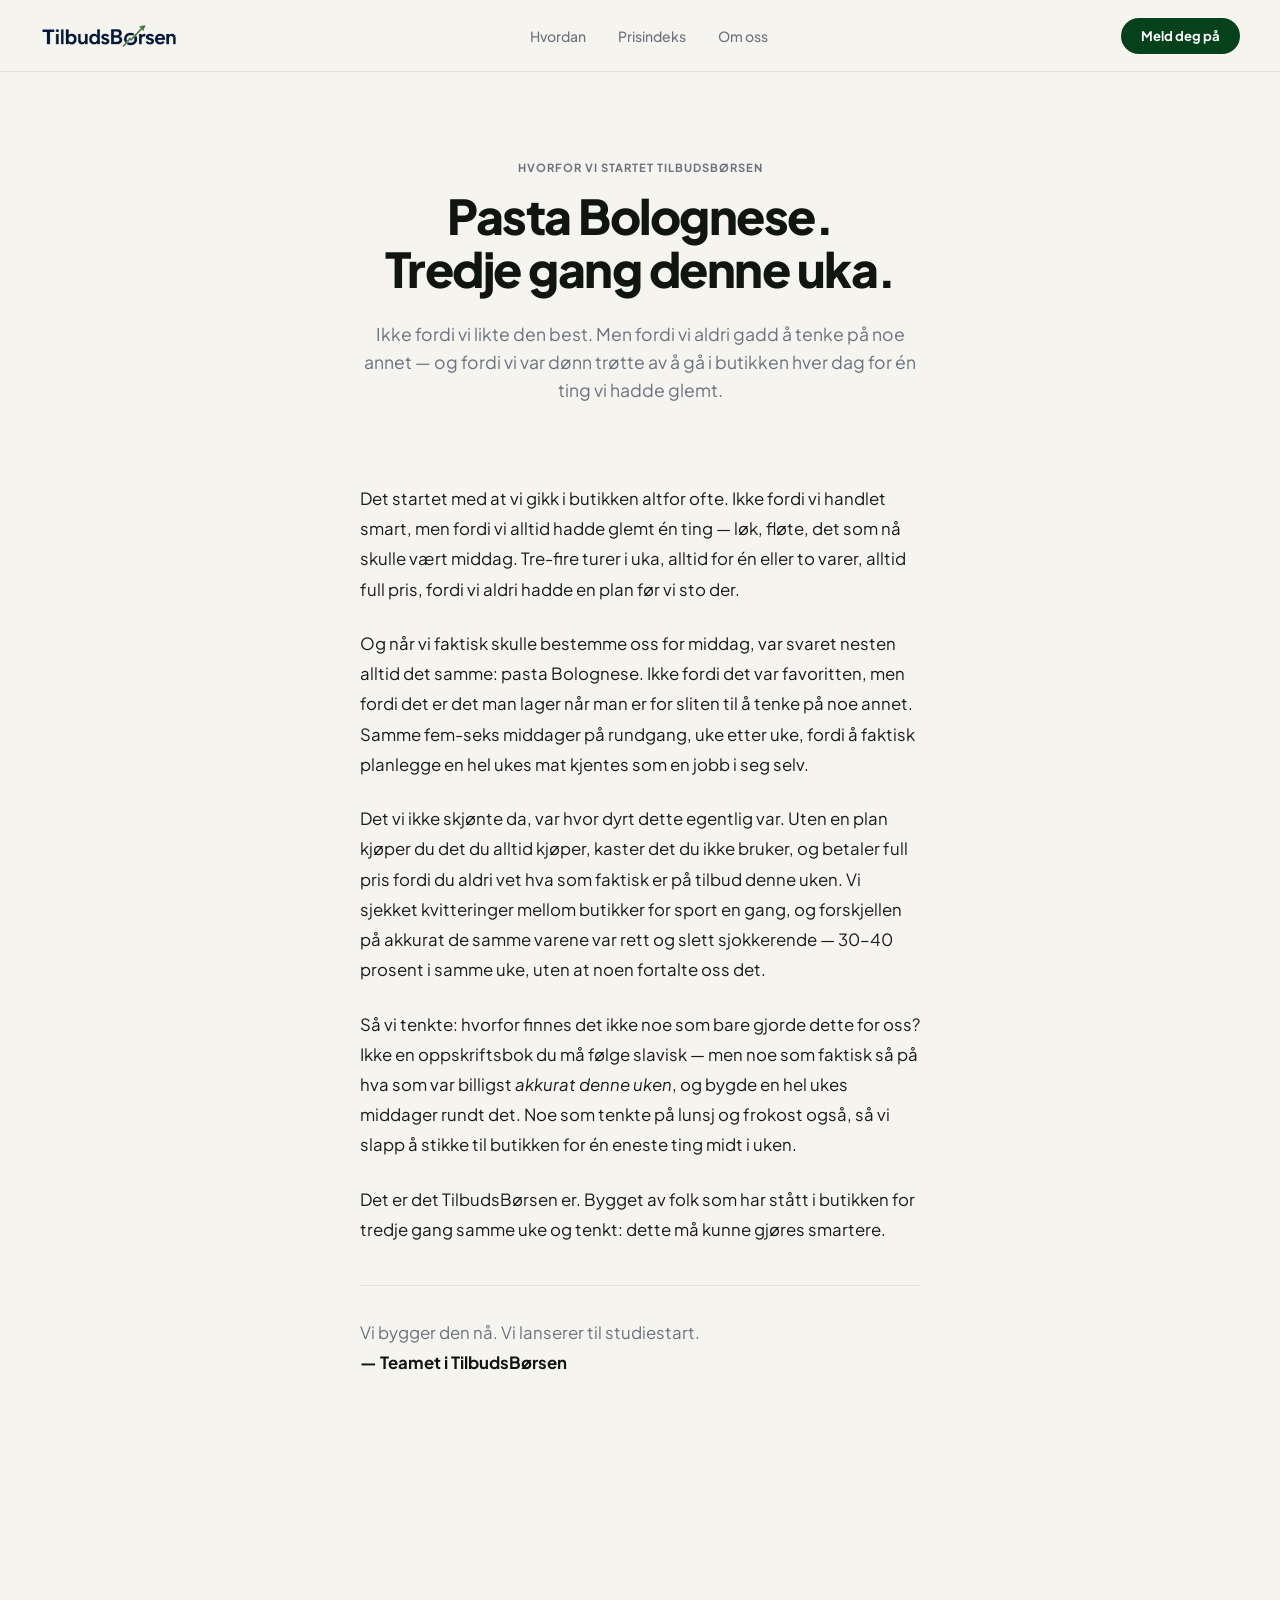
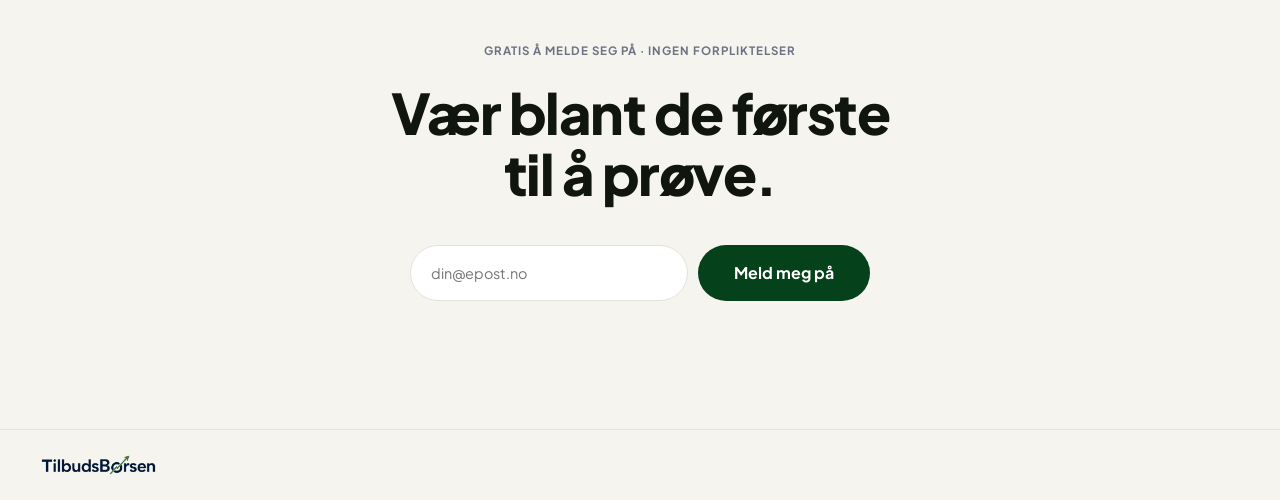
==== commit 514edd3b: "Rett skrivefeil: TilbudBørsen -> TilbudsBørsen Ny logofil uten skrivefeilen, og tekst rettet tilsvar" ====
--- a/om.html
+++ b/om.html
@@ -3,8 +3,8 @@
 <head>
   <meta charset="UTF-8" />
   <meta name="viewport" content="width=device-width, initial-scale=1.0" />
-  <title>Om oss – TilbudBørsen</title>
-  <meta name="description" content="Hvorfor vi startet TilbudBørsen — historien om for mange butikkturer, for mye pasta Bolognese, og en idé som ikke ville slippe taket." />
+  <title>Om oss – TilbudsBørsen</title>
+  <meta name="description" content="Hvorfor vi startet TilbudsBørsen — historien om for mange butikkturer, for mye pasta Bolognese, og en idé som ikke ville slippe taket." />
   <link rel="preconnect" href="https://fonts.googleapis.com" />
   <link rel="preconnect" href="https://fonts.gstatic.com" crossorigin />
   <link href="https://fonts.googleapis.com/css2?family=Plus+Jakarta+Sans:wght@400;500;600;700;800&display=swap" rel="stylesheet" />
@@ -14,7 +14,7 @@
 
   <nav>
     <a href="index.html" class="nav-logo">
-      <img src="logo-wordmark.png" alt="TilbudBørsen" class="nav-logo-img" />
+      <img src="logo-wordmark.png" alt="TilbudsBørsen" class="nav-logo-img" />
     </a>
     <div class="nav-links">
       <a href="index.html#hvordan">Hvordan</a>
@@ -27,7 +27,7 @@
   <!-- OM OSS HERO -->
   <section class="about-hero">
     <div class="about-hero-inner">
-      <div class="section-label" style="color:var(--muted)">Hvorfor vi startet TilbudBørsen</div>
+      <div class="section-label" style="color:var(--muted)">Hvorfor vi startet TilbudsBørsen</div>
       <h1 class="about-h1 fade-up">Pasta Bolognese.<br/>Tredje gang denne uka.</h1>
       <p class="about-lead fade-up fade-up-delay-1">Ikke fordi vi likte den best. Men fordi vi aldri gadd å tenke på noe annet — og fordi vi var dønn trøtte av å gå i butikken hver dag for én ting vi hadde glemt.</p>
     </div>
@@ -44,9 +44,9 @@
 
       <p class="fade-up fade-up-delay-3">Så vi tenkte: hvorfor finnes det ikke noe som bare gjorde dette for oss? Ikke en oppskriftsbok du må følge slavisk — men noe som faktisk så på hva som var billigst <em>akkurat denne uken</em>, og bygde en hel ukes middager rundt det. Noe som tenkte på lunsj og frokost også, så vi slapp å stikke til butikken for én eneste ting midt i uken.</p>
 
-      <p class="fade-up">Det er det TilbudBørsen er. Bygget av folk som har stått i butikken for tredje gang samme uke og tenkt: dette må kunne gjøres smartere.</p>
+      <p class="fade-up">Det er det TilbudsBørsen er. Bygget av folk som har stått i butikken for tredje gang samme uke og tenkt: dette må kunne gjøres smartere.</p>
 
-      <p class="fade-up about-signoff">Vi bygger den nå. Vi lanserer til studiestart.<br/><strong>— Teamet i TilbudBørsen</strong></p>
+      <p class="fade-up about-signoff">Vi bygger den nå. Vi lanserer til studiestart.<br/><strong>— Teamet i TilbudsBørsen</strong></p>
     </div>
   </section>
 
@@ -66,7 +66,7 @@
   </section>
 
   <footer>
-    <a href="index.html" class="footer-logo"><img src="logo-wordmark.png" alt="TilbudBørsen" class="footer-logo-img" /></a>
+    <a href="index.html" class="footer-logo"><img src="logo-wordmark.png" alt="TilbudsBørsen" class="footer-logo-img" /></a>
   </footer>
 
   <script src="app.js"></script>
